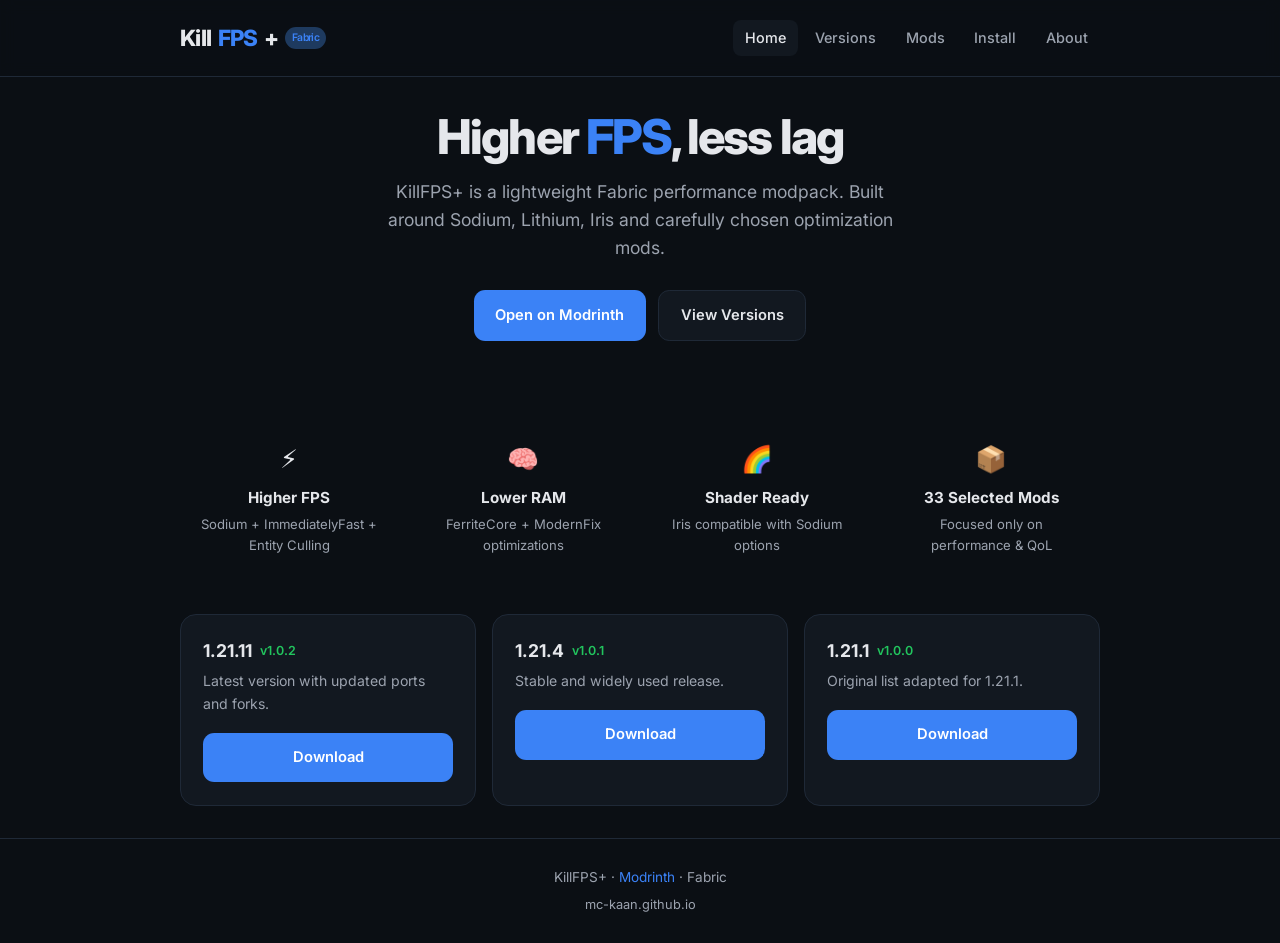
==== index.html @ 330b8457 "Add files via upload" ====
<!DOCTYPE html>
<html lang="en">
<head>
  <meta charset="UTF-8" />
  <meta name="viewport" content="width=device-width, initial-scale=1.0" />
  <title>KillFPS+ | Minecraft Performance Modpack</title>
  <meta name="description" content="KillFPS+ - Higher FPS, less lag. Fabric performance modpack for 1.21.1, 1.21.4 and 1.21.11." />
  <link rel="preconnect" href="https://fonts.googleapis.com" />
  <link href="https://fonts.googleapis.com/css2?family=Inter:wght@400;500;600;700;800&display=swap" rel="stylesheet" />
  <link rel="stylesheet" href="style.css" />
</head>
<body>
  <header>
    <div class="container nav">
      <a href="index.html" class="logo">Kill<span>FPS</span>+ <span class="badge">Fabric</span></a>
      <nav class="nav-links">
        <a href="index.html" class="active">Home</a>
        <a href="versions.html">Versions</a>
        <a href="mods.html">Mods</a>
        <a href="install.html">Install</a>
        <a href="about.html">About</a>
      </nav>
    </div>
  </header>

  <main class="container">
    <section class="hero">
      <h1>Higher <span>FPS</span>, less lag</h1>
      <p>
        KillFPS+ is a lightweight Fabric performance modpack.
        Built around Sodium, Lithium, Iris and carefully chosen optimization mods.
      </p>
      <div class="buttons">
        <a class="btn btn-primary" href="https://modrinth.com/modpack/killfps" target="_blank" rel="noopener">Open on Modrinth</a>
        <a class="btn btn-secondary" href="versions.html">View Versions</a>
      </div>
    </section>

    <section class="features">
      <div class="feature">
        <div class="icon">⚡</div>
        <h4>Higher FPS</h4>
        <p>Sodium + ImmediatelyFast + Entity Culling</p>
      </div>
      <div class="feature">
        <div class="icon">🧠</div>
        <h4>Lower RAM</h4>
        <p>FerriteCore + ModernFix optimizations</p>
      </div>
      <div class="feature">
        <div class="icon">🌈</div>
        <h4>Shader Ready</h4>
        <p>Iris compatible with Sodium options</p>
      </div>
      <div class="feature">
        <div class="icon">📦</div>
        <h4>33 Selected Mods</h4>
        <p>Focused only on performance & QoL</p>
      </div>
    </section>

    <section class="grid" style="margin-top:2.5rem;">
      <div class="card">
        <h3>1.21.11 <span class="ver">v1.0.2</span></h3>
        <p>Latest version with updated ports and forks.</p>
        <a class="btn btn-primary" href="https://modrinth.com/modpack/killfps/version/1.0.2" target="_blank" rel="noopener">Download</a>
      </div>
      <div class="card">
        <h3>1.21.4 <span class="ver">v1.0.1</span></h3>
        <p>Stable and widely used release.</p>
        <a class="btn btn-primary" href="https://modrinth.com/modpack/killfps/version/1.0.1" target="_blank" rel="noopener">Download</a>
      </div>
      <div class="card">
        <h3>1.21.1 <span class="ver">v1.0.0</span></h3>
        <p>Original list adapted for 1.21.1.</p>
        <a class="btn btn-primary" href="https://modrinth.com/modpack/killfps/version/1.0.0" target="_blank" rel="noopener">Download</a>
      </div>
    </section>
  </main>

  <footer>
    <div class="container">
      <p>KillFPS+ · <a href="https://modrinth.com/modpack/killfps" target="_blank" rel="noopener">Modrinth</a> · Fabric</p>
      <p style="margin-top:0.4rem;font-size:0.8rem;">mc-kaan.github.io</p>
    </div>
  </footer>
</body>
</html>
---- style.css ----
:root {
  --bg: #0b0f14;
  --card: #121820;
  --accent: #3b82f6;
  --accent2: #22c55e;
  --text: #e5e7eb;
  --muted: #9ca3af;
  --border: #1f2937;
}
* { box-sizing: border-box; margin: 0; padding: 0; }
body {
  font-family: 'Inter', system-ui, sans-serif;
  background: var(--bg);
  color: var(--text);
  line-height: 1.6;
  min-height: 100vh;
  display: flex;
  flex-direction: column;
}
.container { max-width: 960px; margin: 0 auto; padding: 0 1.25rem; width: 100%; }
header {
  padding: 1.25rem 0;
  border-bottom: 1px solid var(--border);
  background: rgba(11,15,20,0.9);
  position: sticky;
  top: 0;
  z-index: 50;
  backdrop-filter: blur(8px);
}
.nav {
  display: flex;
  align-items: center;
  justify-content: space-between;
  gap: 1rem;
  flex-wrap: wrap;
}
.logo {
  font-size: 1.4rem;
  font-weight: 800;
  letter-spacing: -0.03em;
  text-decoration: none;
  color: var(--text);
  display: flex;
  align-items: center;
  gap: 0.4rem;
}
.logo span { color: var(--accent); }
.badge {
  background: #1e3a5f;
  color: #93c5fd;
  font-size: 0.65rem;
  font-weight: 600;
  padding: 0.15rem 0.45rem;
  border-radius: 999px;
}
.nav-links {
  display: flex;
  gap: 0.35rem;
  flex-wrap: wrap;
}
.nav-links a {
  color: var(--muted);
  text-decoration: none;
  font-size: 0.9rem;
  font-weight: 500;
  padding: 0.4rem 0.75rem;
  border-radius: 0.5rem;
  transition: all 0.15s;
}
.nav-links a:hover, .nav-links a.active {
  color: var(--text);
  background: var(--card);
}
main { flex: 1; padding: 2.5rem 0 3rem; }
.hero { text-align: center; padding: 2rem 0 2.5rem; }
.hero h1 {
  font-size: clamp(2rem, 4.5vw, 3rem);
  font-weight: 800;
  letter-spacing: -0.04em;
  line-height: 1.15;
  margin-bottom: 0.85rem;
}
.hero h1 span { color: var(--accent); }
.hero p {
  font-size: 1.1rem;
  color: var(--muted);
  max-width: 540px;
  margin: 0 auto 1.75rem;
}
.buttons {
  display: flex;
  flex-wrap: wrap;
  gap: 0.75rem;
  justify-content: center;
}
.btn {
  display: inline-flex;
  align-items: center;
  gap: 0.5rem;
  padding: 0.8rem 1.35rem;
  border-radius: 0.7rem;
  font-weight: 600;
  font-size: 0.92rem;
  text-decoration: none;
  transition: all 0.15s ease;
  border: none;
  cursor: pointer;
}
.btn-primary { background: var(--accent); color: white; }
.btn-primary:hover { background: #2563eb; transform: translateY(-1px); }
.btn-secondary {
  background: var(--card);
  color: var(--text);
  border: 1px solid var(--border);
}
.btn-secondary:hover { border-color: #374151; background: #1a2330; }
.grid {
  display: grid;
  grid-template-columns: repeat(auto-fit, minmax(260px, 1fr));
  gap: 1rem;
  margin: 2rem 0;
}
.card {
  background: var(--card);
  border: 1px solid var(--border);
  border-radius: 1rem;
  padding: 1.4rem;
  transition: border-color 0.15s;
}
.card:hover { border-color: #374151; }
.card h3 {
  font-size: 1.1rem;
  margin-bottom: 0.3rem;
  display: flex;
  align-items: center;
  gap: 0.5rem;
}
.card .ver { font-size: 0.78rem; color: var(--accent2); font-weight: 600; }
.card p { color: var(--muted); font-size: 0.88rem; margin-bottom: 1.1rem; }
.card .btn { width: 100%; justify-content: center; }
.features {
  display: grid;
  grid-template-columns: repeat(auto-fit, minmax(180px, 1fr));
  gap: 1rem;
  margin: 2.5rem 0 1rem;
}
.feature { text-align: center; padding: 1.1rem; }
.feature .icon { font-size: 1.6rem; margin-bottom: 0.4rem; }
.feature h4 { font-size: 0.95rem; margin-bottom: 0.25rem; }
.feature p { font-size: 0.82rem; color: var(--muted); }
.page-title {
  font-size: 1.9rem;
  font-weight: 800;
  letter-spacing: -0.03em;
  margin-bottom: 0.5rem;
}
.page-desc { color: var(--muted); margin-bottom: 2rem; max-width: 600px; }
.content { max-width: 700px; }
.content p { margin-bottom: 1rem; color: var(--muted); }
.content h2 {
  font-size: 1.25rem;
  margin: 1.75rem 0 0.6rem;
  color: var(--text);
}
.content ul { margin: 0.5rem 0 1rem 1.25rem; color: var(--muted); }
.content li { margin-bottom: 0.35rem; }
.mod-list {
  display: grid;
  grid-template-columns: repeat(auto-fill, minmax(220px, 1fr));
  gap: 0.6rem;
  margin-top: 1rem;
}
.mod-item {
  background: var(--card);
  border: 1px solid var(--border);
  border-radius: 0.6rem;
  padding: 0.7rem 0.9rem;
  font-size: 0.88rem;
}
.mod-item strong { display: block; margin-bottom: 0.15rem; }
.mod-item span { color: var(--muted); font-size: 0.78rem; }
footer {
  border-top: 1px solid var(--border);
  padding: 1.75rem 0;
  text-align: center;
  color: var(--muted);
  font-size: 0.85rem;
}
footer a { color: var(--accent); text-decoration: none; }
footer a:hover { text-decoration: underline; }
@media (max-width: 600px) {
  .nav { flex-direction: column; align-items: flex-start; }
}
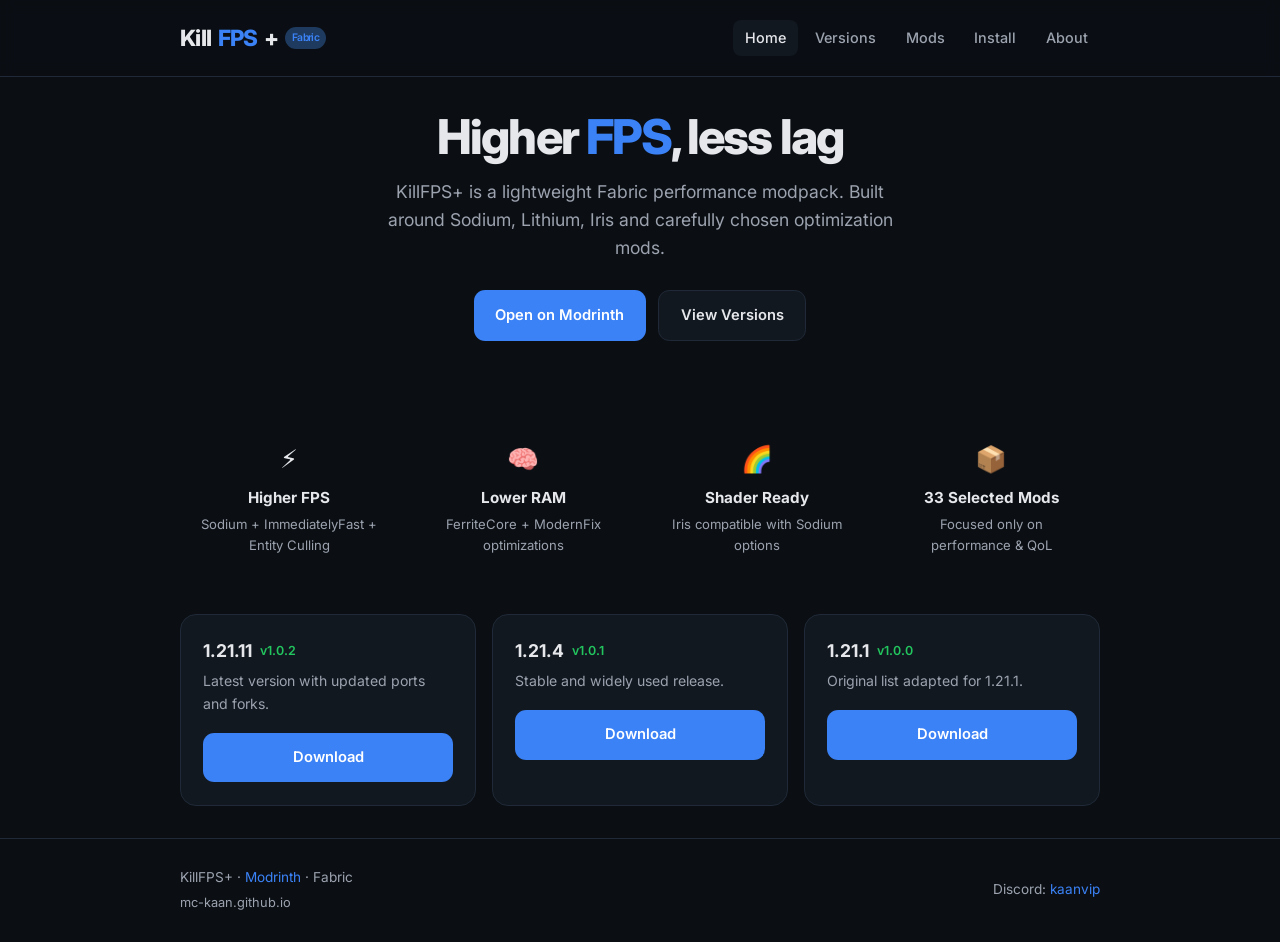
==== commit 0ce94fcc: "Add files via upload" ====
--- a/index.html
+++ b/index.html
@@ -78,10 +78,15 @@
     </section>
   </main>
 
-  <footer>
-    <div class="container">
-      <p>KillFPS+ · <a href="https://modrinth.com/modpack/killfps" target="_blank" rel="noopener">Modrinth</a> · Fabric</p>
-      <p style="margin-top:0.4rem;font-size:0.8rem;">mc-kaan.github.io</p>
+    <footer>
+    <div class="container footer-inner">
+      <div class="footer-left">
+        <p>KillFPS+ · <a href="https://modrinth.com/modpack/killfps" target="_blank" rel="noopener">Modrinth</a> · Fabric</p>
+        <p style="margin-top:0.3rem;font-size:0.8rem;">mc-kaan.github.io</p>
+      </div>
+      <div class="footer-right">
+        <p>Discord: <a href="https://discord.com/users/kaanvip" target="_blank" rel="noopener">kaanvip</a></p>
+      </div>
     </div>
   </footer>
 </body>
--- a/style.css
+++ b/style.css
@@ -179,15 +179,28 @@
 }
 .mod-item strong { display: block; margin-bottom: 0.15rem; }
 .mod-item span { color: var(--muted); font-size: 0.78rem; }
+
 footer {
   border-top: 1px solid var(--border);
   padding: 1.75rem 0;
-  text-align: center;
   color: var(--muted);
   font-size: 0.85rem;
 }
+.footer-inner {
+  display: flex;
+  align-items: center;
+  justify-content: space-between;
+  flex-wrap: wrap;
+  gap: 0.75rem;
+}
+.footer-left { text-align: left; }
+.footer-right { text-align: right; }
 footer a { color: var(--accent); text-decoration: none; }
 footer a:hover { text-decoration: underline; }
+@media (max-width: 500px) {
+  .footer-inner { flex-direction: column; text-align: center; }
+  .footer-left, .footer-right { text-align: center; width: 100%; }
+}
 @media (max-width: 600px) {
   .nav { flex-direction: column; align-items: flex-start; }
 }
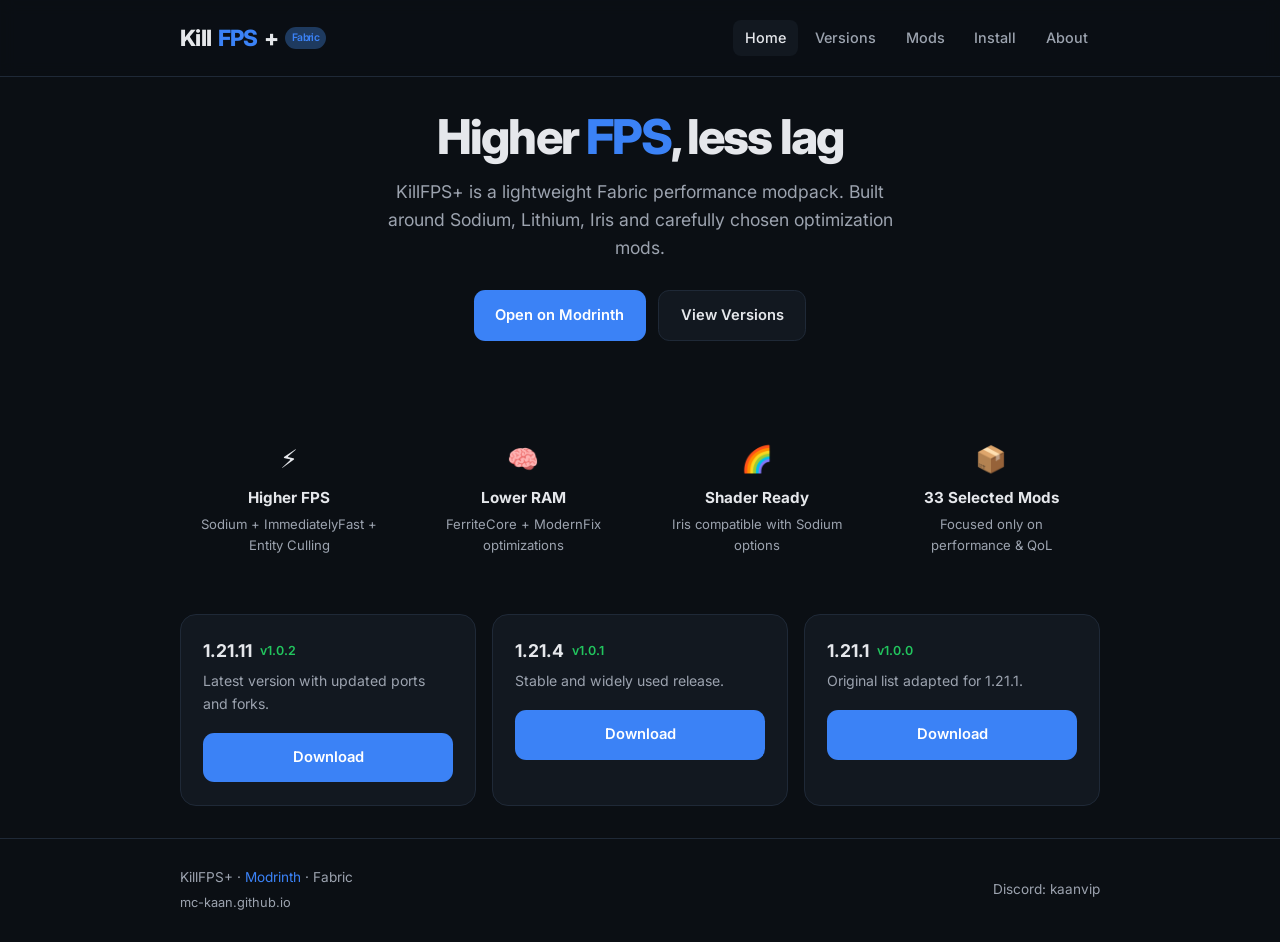
==== commit 44e7f176: "Update Discord link in footer section" ====
--- a/index.html
+++ b/index.html
@@ -85,7 +85,7 @@
         <p style="margin-top:0.3rem;font-size:0.8rem;">mc-kaan.github.io</p>
       </div>
       <div class="footer-right">
-        <p>Discord: <a href="https://discord.com/users/kaanvip" target="_blank" rel="noopener">kaanvip</a></p>
+        <p>Discord: kaanvip </a></p>
       </div>
     </div>
   </footer>
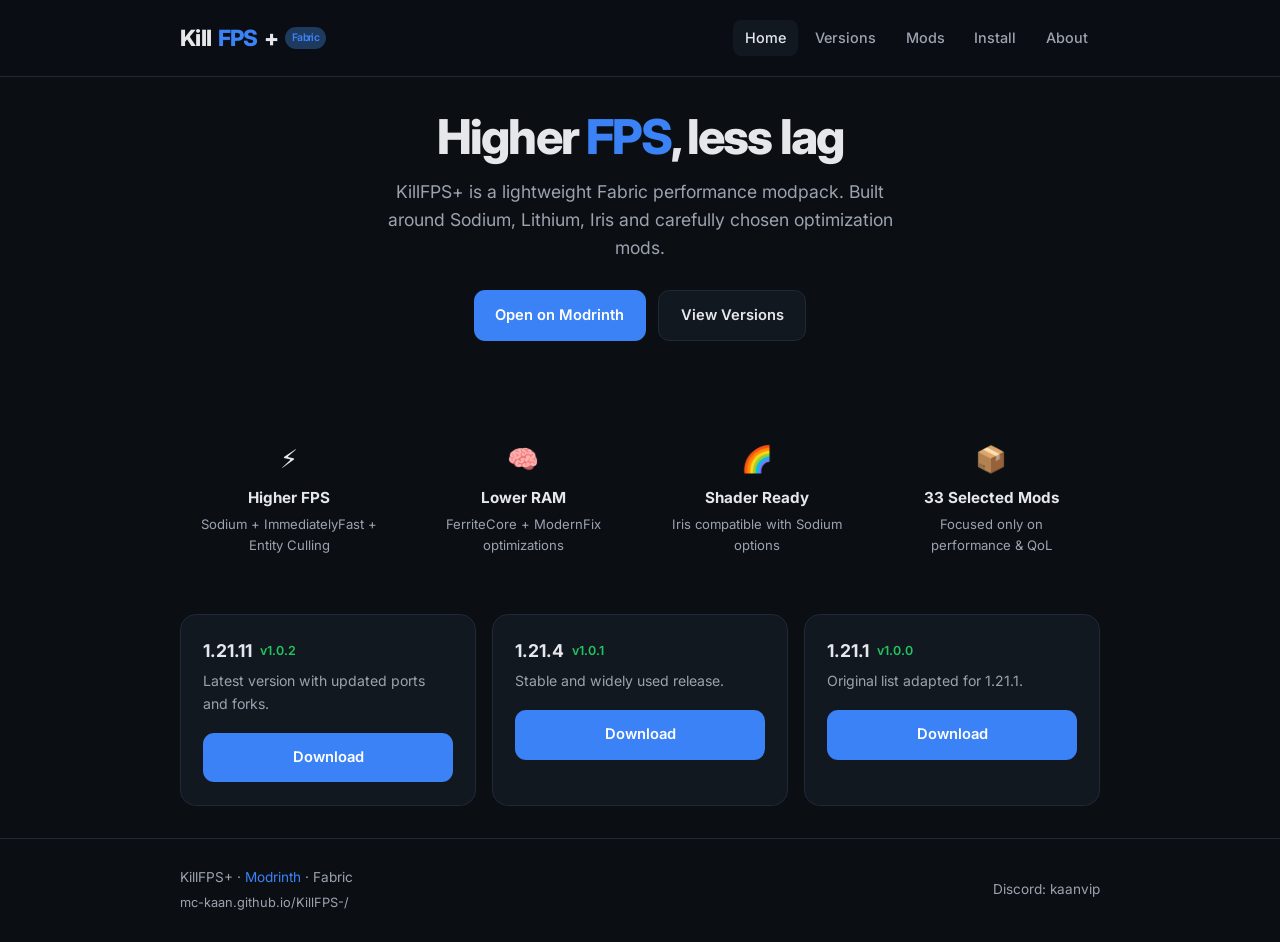
==== commit e741b60c: "Update footer link to include KillFPS directory" ====
--- a/index.html
+++ b/index.html
@@ -82,7 +82,7 @@
     <div class="container footer-inner">
       <div class="footer-left">
         <p>KillFPS+ · <a href="https://modrinth.com/modpack/killfps" target="_blank" rel="noopener">Modrinth</a> · Fabric</p>
-        <p style="margin-top:0.3rem;font-size:0.8rem;">mc-kaan.github.io</p>
+        <p style="margin-top:0.3rem;font-size:0.8rem;">mc-kaan.github.io/KillFPS-/</p>
       </div>
       <div class="footer-right">
         <p>Discord: kaanvip </a></p>
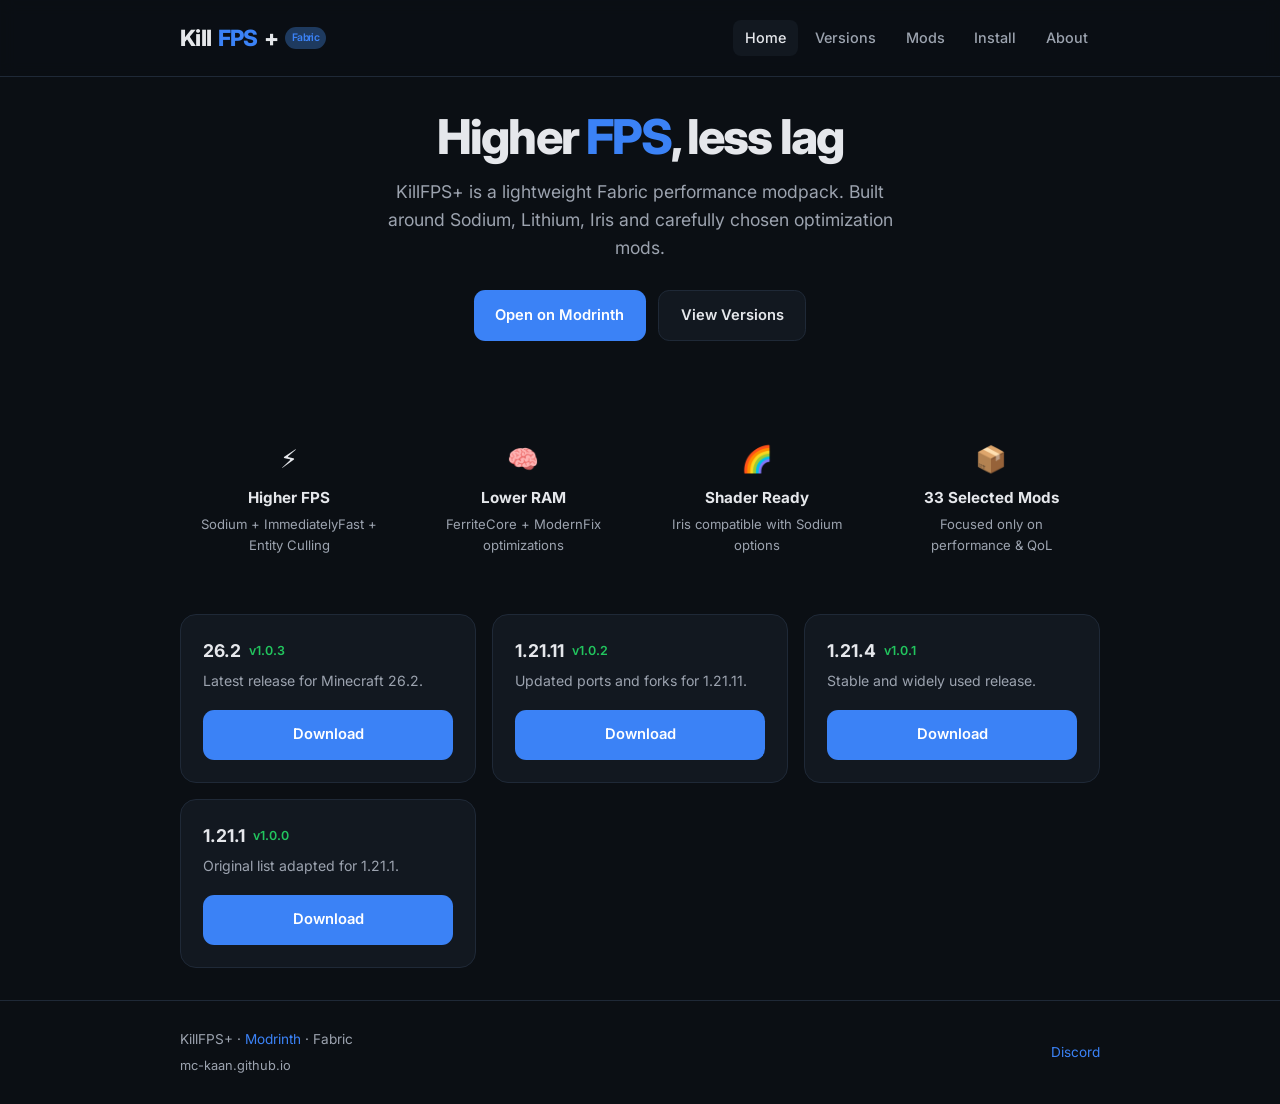
==== commit abc6f449: "Add files via upload" ====
--- a/index.html
+++ b/index.html
@@ -61,8 +61,13 @@
 
     <section class="grid" style="margin-top:2.5rem;">
       <div class="card">
+        <h3>26.2 <span class="ver">v1.0.3</span></h3>
+        <p>Latest release for Minecraft 26.2.</p>
+        <a class="btn btn-primary" href="https://modrinth.com/modpack/killfps/version/1.0.3" target="_blank" rel="noopener">Download</a>
+      </div>
+      <div class="card">
         <h3>1.21.11 <span class="ver">v1.0.2</span></h3>
-        <p>Latest version with updated ports and forks.</p>
+        <p>Updated ports and forks for 1.21.11.</p>
         <a class="btn btn-primary" href="https://modrinth.com/modpack/killfps/version/1.0.2" target="_blank" rel="noopener">Download</a>
       </div>
       <div class="card">
@@ -82,10 +87,10 @@
     <div class="container footer-inner">
       <div class="footer-left">
         <p>KillFPS+ · <a href="https://modrinth.com/modpack/killfps" target="_blank" rel="noopener">Modrinth</a> · Fabric</p>
-        <p style="margin-top:0.3rem;font-size:0.8rem;">mc-kaan.github.io/KillFPS-/</p>
+        <p style="margin-top:0.3rem;font-size:0.8rem;">mc-kaan.github.io</p>
       </div>
       <div class="footer-right">
-        <p>Discord: kaanvip </a></p>
+        <p><a href="https://discord.gg/PwjU3YpJ7g" target="_blank" rel="noopener">Discord</a></p>
       </div>
     </div>
   </footer>
